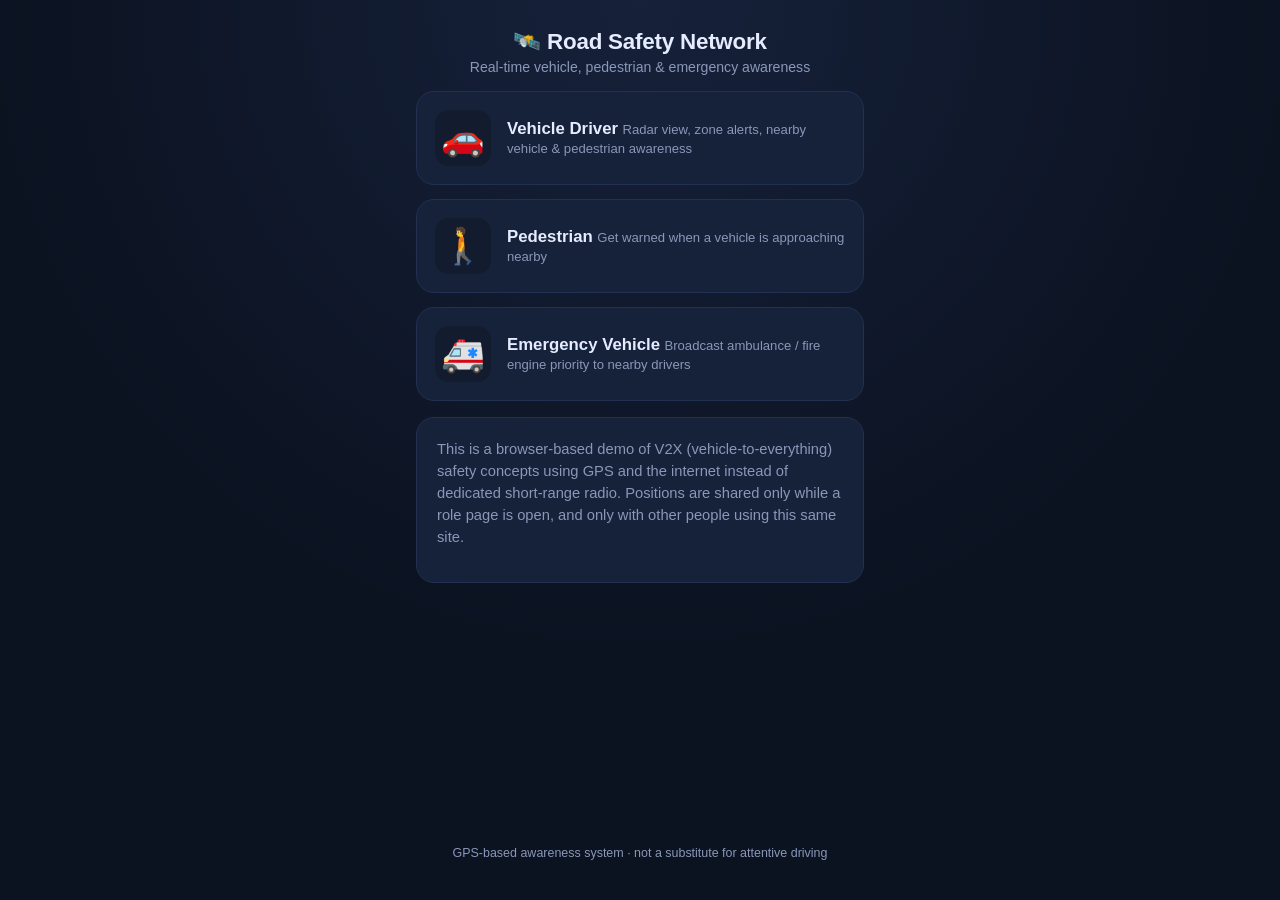
==== index.html @ 2aae33ef "Add files via upload" ====
<!DOCTYPE html>
<html lang="en">
<head>
  <meta charset="UTF-8" />
  <meta name="viewport" content="width=device-width, initial-scale=1.0, maximum-scale=1.0" />
  <title>Road Safety Network</title>
  <link rel="stylesheet" href="style.css" />
</head>
<body>
  <main class="app">
    <header class="app-header">
      <h1>🛰️ Road Safety Network</h1>
      <p class="subtitle">Real-time vehicle, pedestrian &amp; emergency awareness</p>
    </header>

    <!-- ---------- Role selection ---------- -->
    <section class="role-grid">
      <a class="role-card" href="driver.html">
        <span class="role-icon">🚗</span>
        <span>
          <span class="role-title">Vehicle Driver</span>
          <span class="role-desc">Radar view, zone alerts, nearby vehicle &amp; pedestrian awareness</span>
        </span>
      </a>

      <a class="role-card" href="pedestrian.html">
        <span class="role-icon">🚶</span>
        <span>
          <span class="role-title">Pedestrian</span>
          <span class="role-desc">Get warned when a vehicle is approaching nearby</span>
        </span>
      </a>

      <a class="role-card" href="emergency.html">
        <span class="role-icon">🚑</span>
        <span>
          <span class="role-title">Emergency Vehicle</span>
          <span class="role-desc">Broadcast ambulance / fire engine priority to nearby drivers</span>
        </span>
      </a>
    </section>

    <section class="card">
      <p>
        This is a browser-based demo of V2X (vehicle-to-everything) safety
        concepts using GPS and the internet instead of dedicated
        short-range radio. Positions are shared only while a role page is
        open, and only with other people using this same site.
      </p>
    </section>

    <footer class="app-footer">
      <p>GPS-based awareness system · not a substitute for attentive driving</p>
    </footer>
  </main>
</body>
</html>
---- style.css ----
/* =========================================================
   RESET & BASE
   ========================================================= */
* {
  box-sizing: border-box;
  margin: 0;
  padding: 0;
}

:root {
  /* Dark "dashboard" palette */
  --bg: #0b1220;
  --bg-elevated: #131c2e;
  --bg-card: #16213a;
  --border: #223052;
  --text: #e6ecff;
  --text-muted: #8a97b8;

  --accent-blue: #3b82f6;
  --accent-cyan: #22d3ee;
  --accent-green: #22c55e;
  --accent-amber: #f59e0b;
  --accent-red: #ef4444;
  --accent-purple: #a78bfa;

  --radius: 18px;
  --radius-sm: 12px;
}

body {
  font-family: -apple-system, BlinkMacSystemFont, "Segoe UI", Roboto, Helvetica, Arial, sans-serif;
  background: radial-gradient(circle at 50% 0%, #16213a 0%, #0b1220 60%);
  color: var(--text);
  min-height: 100vh;
  overflow-x: hidden;
}

.app {
  max-width: 480px;
  margin: 0 auto;
  padding: 20px 16px 40px;
  display: flex;
  flex-direction: column;
  gap: 16px;
  min-height: 100vh;
}

.hidden {
  display: none !important;
}

/* =========================================================
   HEADER
   ========================================================= */
.app-header {
  text-align: center;
  padding: 8px 0 0;
}

.app-header h1 {
  font-size: 1.4rem;
  font-weight: 800;
  letter-spacing: -0.01em;
}

.subtitle {
  color: var(--text-muted);
  font-size: 0.88rem;
  margin-top: 4px;
}

.back-link {
  display: inline-block;
  color: var(--text-muted);
  font-size: 0.85rem;
  text-decoration: none;
  margin-bottom: 4px;
}
.back-link:hover {
  color: var(--text);
}

/* =========================================================
   CARD
   ========================================================= */
.card {
  background: var(--bg-card);
  border: 1px solid var(--border);
  border-radius: var(--radius);
  padding: 20px;
  animation: fadeIn 0.3s ease;
}

@keyframes fadeIn {
  from { opacity: 0; transform: translateY(6px); }
  to { opacity: 1; transform: translateY(0); }
}

.card p {
  color: var(--text-muted);
  font-size: 0.92rem;
  line-height: 1.5;
  margin-bottom: 14px;
}

/* =========================================================
   ROLE PICKER (index.html)
   ========================================================= */
.role-grid {
  display: flex;
  flex-direction: column;
  gap: 14px;
}

.role-card {
  display: flex;
  align-items: center;
  gap: 16px;
  background: var(--bg-card);
  border: 1px solid var(--border);
  border-radius: var(--radius);
  padding: 18px;
  text-decoration: none;
  color: var(--text);
  transition: border-color 0.15s ease, transform 0.1s ease;
}

.role-card:active {
  transform: scale(0.98);
}

.role-card:hover {
  border-color: var(--accent-blue);
}

.role-icon {
  font-size: 2.2rem;
  width: 56px;
  height: 56px;
  display: flex;
  align-items: center;
  justify-content: center;
  background: var(--bg-elevated);
  border-radius: 14px;
  flex-shrink: 0;
}

.role-title {
  font-weight: 700;
  font-size: 1.05rem;
}

.role-desc {
  color: var(--text-muted);
  font-size: 0.82rem;
  margin-top: 2px;
}

/* =========================================================
   BUTTONS
   ========================================================= */
.btn {
  border: none;
  border-radius: var(--radius-sm);
  padding: 14px 20px;
  font-size: 1rem;
  font-weight: 700;
  cursor: pointer;
  width: 100%;
  transition: transform 0.15s ease, opacity 0.15s ease;
  -webkit-tap-highlight-color: transparent;
}

.btn:active { transform: scale(0.97); }

.btn-primary {
  background: linear-gradient(135deg, var(--accent-blue), var(--accent-cyan));
  color: #06121f;
}

.btn-danger {
  background: linear-gradient(135deg, #ef4444, #b91c1c);
  color: #fff;
}

.btn-secondary {
  background: var(--bg-elevated);
  color: var(--text);
  border: 1px solid var(--border);
}

.btn-toggle {
  background: var(--bg-elevated);
  color: var(--text);
  border: 1px solid var(--border);
}

.btn-toggle.active {
  background: linear-gradient(135deg, var(--accent-red), #b91c1c);
  color: #fff;
  border-color: var(--accent-red);
}

/* =========================================================
   FORM FIELDS
   ========================================================= */
.field-label {
  display: block;
  font-size: 0.78rem;
  font-weight: 700;
  color: var(--text-muted);
  margin-bottom: 6px;
  text-transform: uppercase;
  letter-spacing: 0.04em;
}

.text-input, .select-input {
  width: 100%;
  padding: 12px 14px;
  background: var(--bg-elevated);
  border: 1.5px solid var(--border);
  border-radius: var(--radius-sm);
  font-size: 1rem;
  color: var(--text);
  margin-bottom: 14px;
  outline: none;
}

.text-input:focus, .select-input:focus {
  border-color: var(--accent-blue);
}

.subrole-grid {
  display: grid;
  grid-template-columns: 1fr 1fr;
  gap: 10px;
  margin-bottom: 14px;
}

.subrole-btn {
  padding: 14px 10px;
  border-radius: var(--radius-sm);
  border: 1.5px solid var(--border);
  background: var(--bg-elevated);
  color: var(--text);
  font-weight: 700;
  font-size: 0.95rem;
  cursor: pointer;
  text-align: center;
}

.subrole-btn.selected {
  border-color: var(--accent-red);
  background: rgba(239, 68, 68, 0.15);
  color: #fecaca;
}

/* =========================================================
   SPINNER
   ========================================================= */
.spinner {
  width: 40px;
  height: 40px;
  margin: 0 auto 14px;
  border: 4px solid var(--border);
  border-top-color: var(--accent-cyan);
  border-radius: 50%;
  animation: spin 0.9s linear infinite;
}

@keyframes spin { to { transform: rotate(360deg); } }

/* =========================================================
   STATUS ROW / BADGES
   ========================================================= */
.status-row {
  display: flex;
  justify-content: space-between;
  align-items: center;
  flex-wrap: wrap;
  gap: 8px;
  margin-bottom: 14px;
}

.status-badge {
  display: inline-flex;
  align-items: center;
  gap: 6px;
  background: var(--bg-elevated);
  border: 1px solid var(--border);
  border-radius: 999px;
  padding: 6px 12px;
  font-size: 0.78rem;
  font-weight: 700;
}

.dot {
  width: 8px;
  height: 8px;
  border-radius: 50%;
}

.dot-live {
  background: var(--accent-green);
  animation: pulse 1.6s infinite;
}

@keyframes pulse {
  0% { box-shadow: 0 0 0 0 rgba(34,197,94,0.5); }
  70% { box-shadow: 0 0 0 8px rgba(34,197,94,0); }
  100% { box-shadow: 0 0 0 0 rgba(34,197,94,0); }
}

/* =========================================================
   STATS GRID
   ========================================================= */
.stats-grid {
  display: grid;
  grid-template-columns: 1fr 1fr;
  gap: 10px;
  margin-bottom: 14px;
}

.stat {
  background: var(--bg-elevated);
  border: 1px solid var(--border);
  border-radius: var(--radius-sm);
  padding: 10px 12px;
}

.stat-label {
  display: block;
  font-size: 0.68rem;
  text-transform: uppercase;
  letter-spacing: 0.04em;
  color: var(--text-muted);
  margin-bottom: 3px;
}

.stat-value {
  display: block;
  font-size: 0.95rem;
  font-weight: 800;
}

/* =========================================================
   ALERT BANNERS (zone / collision / emergency-vehicle)
   ========================================================= */
.alert-banner {
  border-radius: var(--radius-sm);
  padding: 14px 16px;
  font-weight: 700;
  font-size: 0.92rem;
  margin-bottom: 12px;
  display: flex;
  align-items: center;
  gap: 10px;
}

.alert-banner.school {
  background: rgba(245, 158, 11, 0.15);
  border: 1px solid var(--accent-amber);
  color: #fde68a;
}

.alert-banner.hospital {
  background: rgba(59, 130, 246, 0.15);
  border: 1px solid var(--accent-blue);
  color: #bfdbfe;
}

.alert-banner.danger {
  background: rgba(239, 68, 68, 0.18);
  border: 1px solid var(--accent-red);
  color: #fecaca;
  animation: alertPulse 1.2s infinite;
}

@keyframes alertPulse {
  0%, 100% { box-shadow: 0 0 0 0 rgba(239,68,68,0.4); }
  50% { box-shadow: 0 0 0 10px rgba(239,68,68,0); }
}

/* =========================================================
   RADAR (ADAS-style relative view)
   ========================================================= */
.radar-wrap {
  background: #060a14;
  border: 1px solid var(--border);
  border-radius: var(--radius);
  padding: 8px;
  margin-bottom: 14px;
}

.radar-legend {
  display: flex;
  flex-wrap: wrap;
  gap: 10px;
  margin-top: 10px;
  font-size: 0.72rem;
  color: var(--text-muted);
}

.radar-legend span {
  display: inline-flex;
  align-items: center;
  gap: 5px;
}

.legend-swatch {
  width: 9px;
  height: 9px;
  border-radius: 3px;
  display: inline-block;
}

/* =========================================================
   DEBUG BANNER
   ========================================================= */
.debug-banner {
  background: #7f1d1d;
  color: #fff;
  font-size: 0.75rem;
  font-family: monospace;
  padding: 10px 14px;
  border-radius: var(--radius-sm);
  word-break: break-word;
  white-space: pre-wrap;
}

/* =========================================================
   ERROR CARD
   ========================================================= */
.error-card {
  background: rgba(239, 68, 68, 0.08);
  border: 1px solid var(--accent-red);
}

.error-card p {
  color: #fecaca;
  font-weight: 600;
}

/* =========================================================
   FOOTER
   ========================================================= */
.app-footer {
  text-align: center;
  color: var(--text-muted);
  font-size: 0.78rem;
  margin-top: auto;
  padding-top: 10px;
}

/* =========================================================
   NEARBY LIST (pedestrian mode)
   ========================================================= */
.children-list {
  display: flex;
  flex-direction: column;
  gap: 8px;
  margin-bottom: 14px;
}

.child-row {
  display: flex;
  justify-content: space-between;
  align-items: center;
  background: var(--bg-elevated);
  border: 1px solid var(--border);
  border-radius: var(--radius-sm);
  padding: 10px 14px;
}

.child-row-name {
  font-weight: 700;
  font-size: 0.9rem;
}

.child-row-meta {
  font-size: 0.75rem;
  color: var(--text-muted);
  margin-top: 2px;
}

.child-row-status {
  font-size: 0.72rem;
  font-weight: 800;
  padding: 4px 9px;
  border-radius: 999px;
}

.child-row-status.online {
  background: rgba(34, 197, 94, 0.15);
  color: #86efac;
}

.child-row-status.stale {
  background: rgba(239, 68, 68, 0.15);
  color: #fca5a5;
}
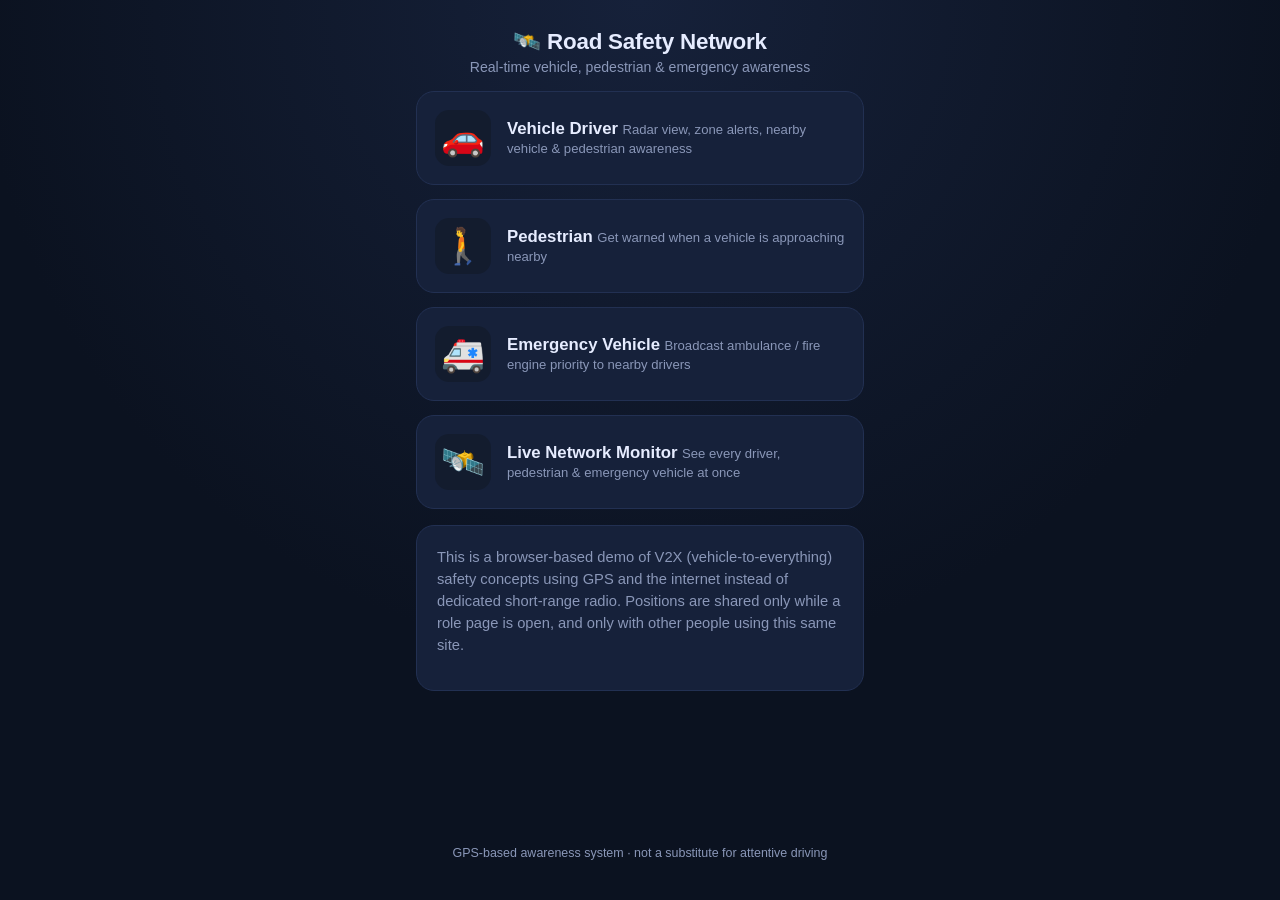
==== commit 5ff3c6d2: "Update index.html" ====
--- a/index.html
+++ b/index.html
@@ -38,6 +38,14 @@
           <span class="role-desc">Broadcast ambulance / fire engine priority to nearby drivers</span>
         </span>
       </a>
+
+      <a class="role-card" href="admin.html">
+        <span class="role-icon">🛰️</span>
+        <span>
+          <span class="role-title">Live Network Monitor</span>
+          <span class="role-desc">See every driver, pedestrian &amp; emergency vehicle at once</span>
+        </span>
+      </a>
     </section>
 
     <section class="card">
